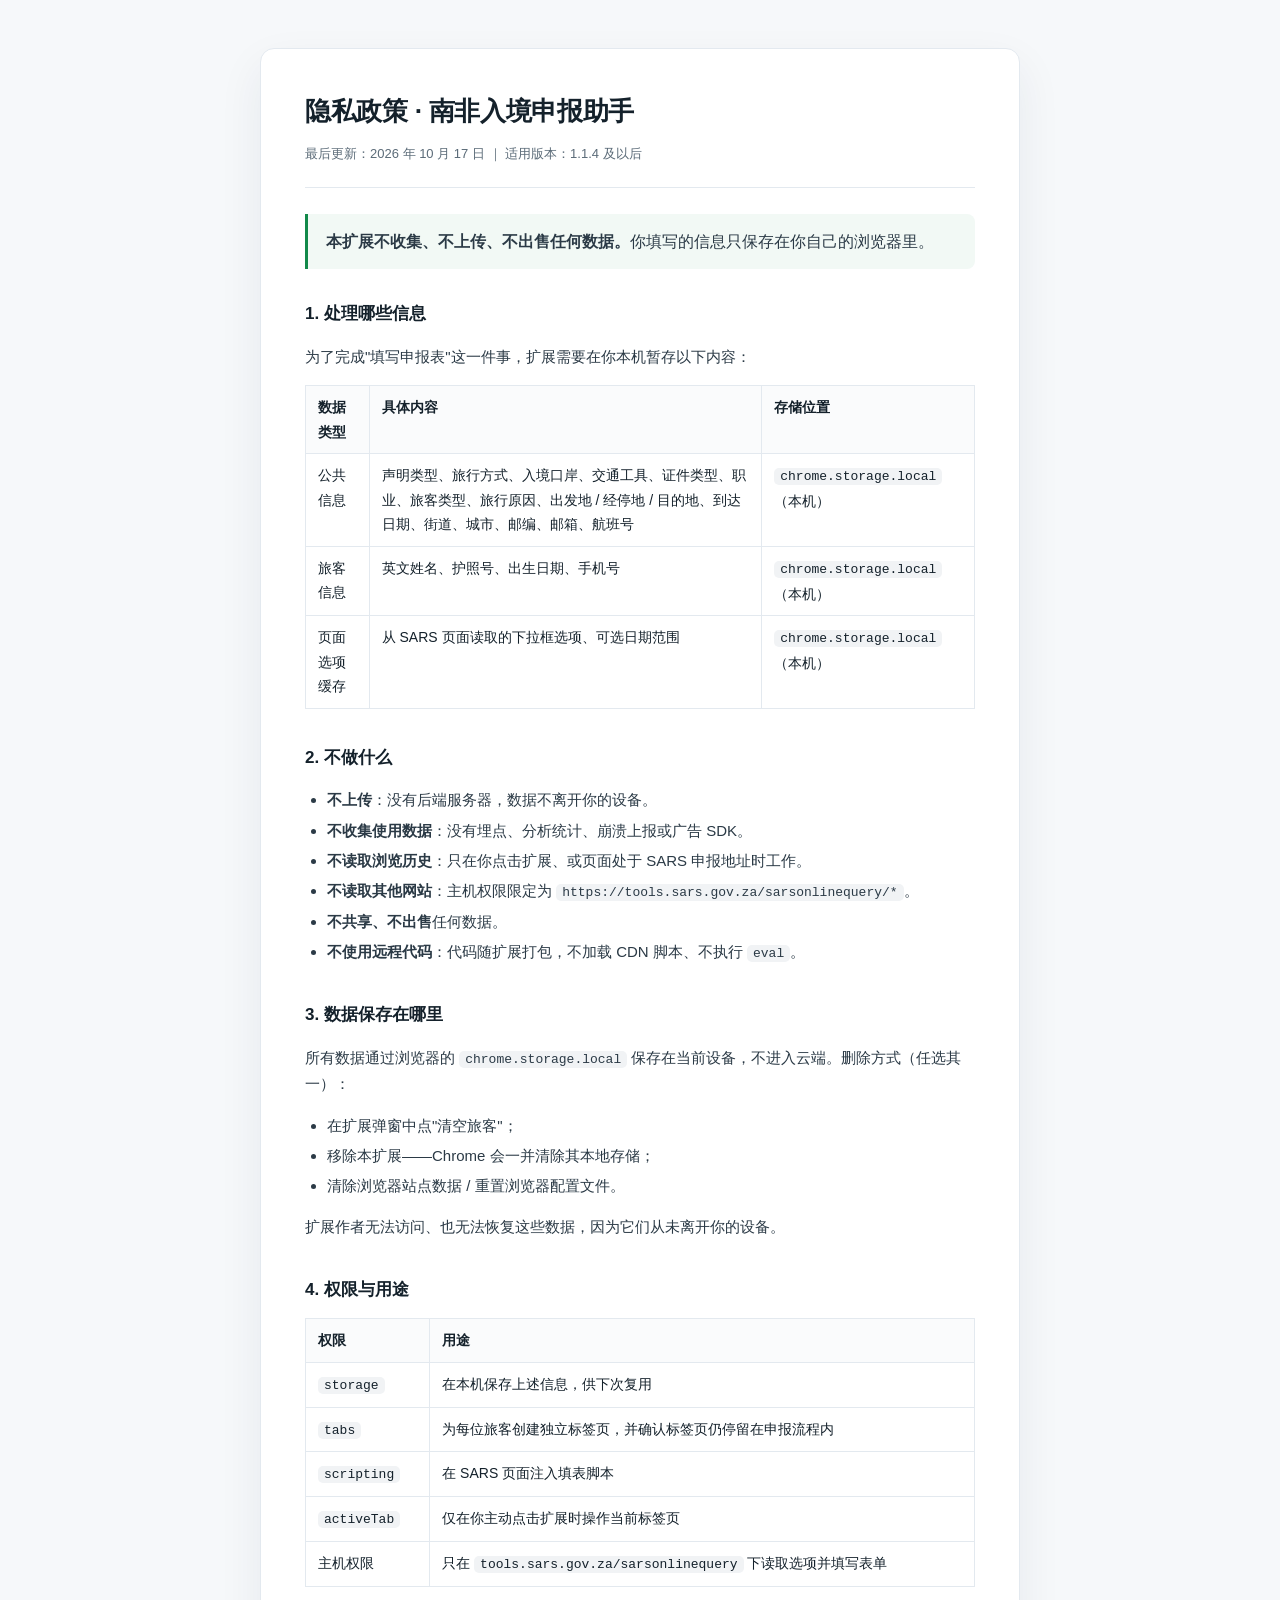
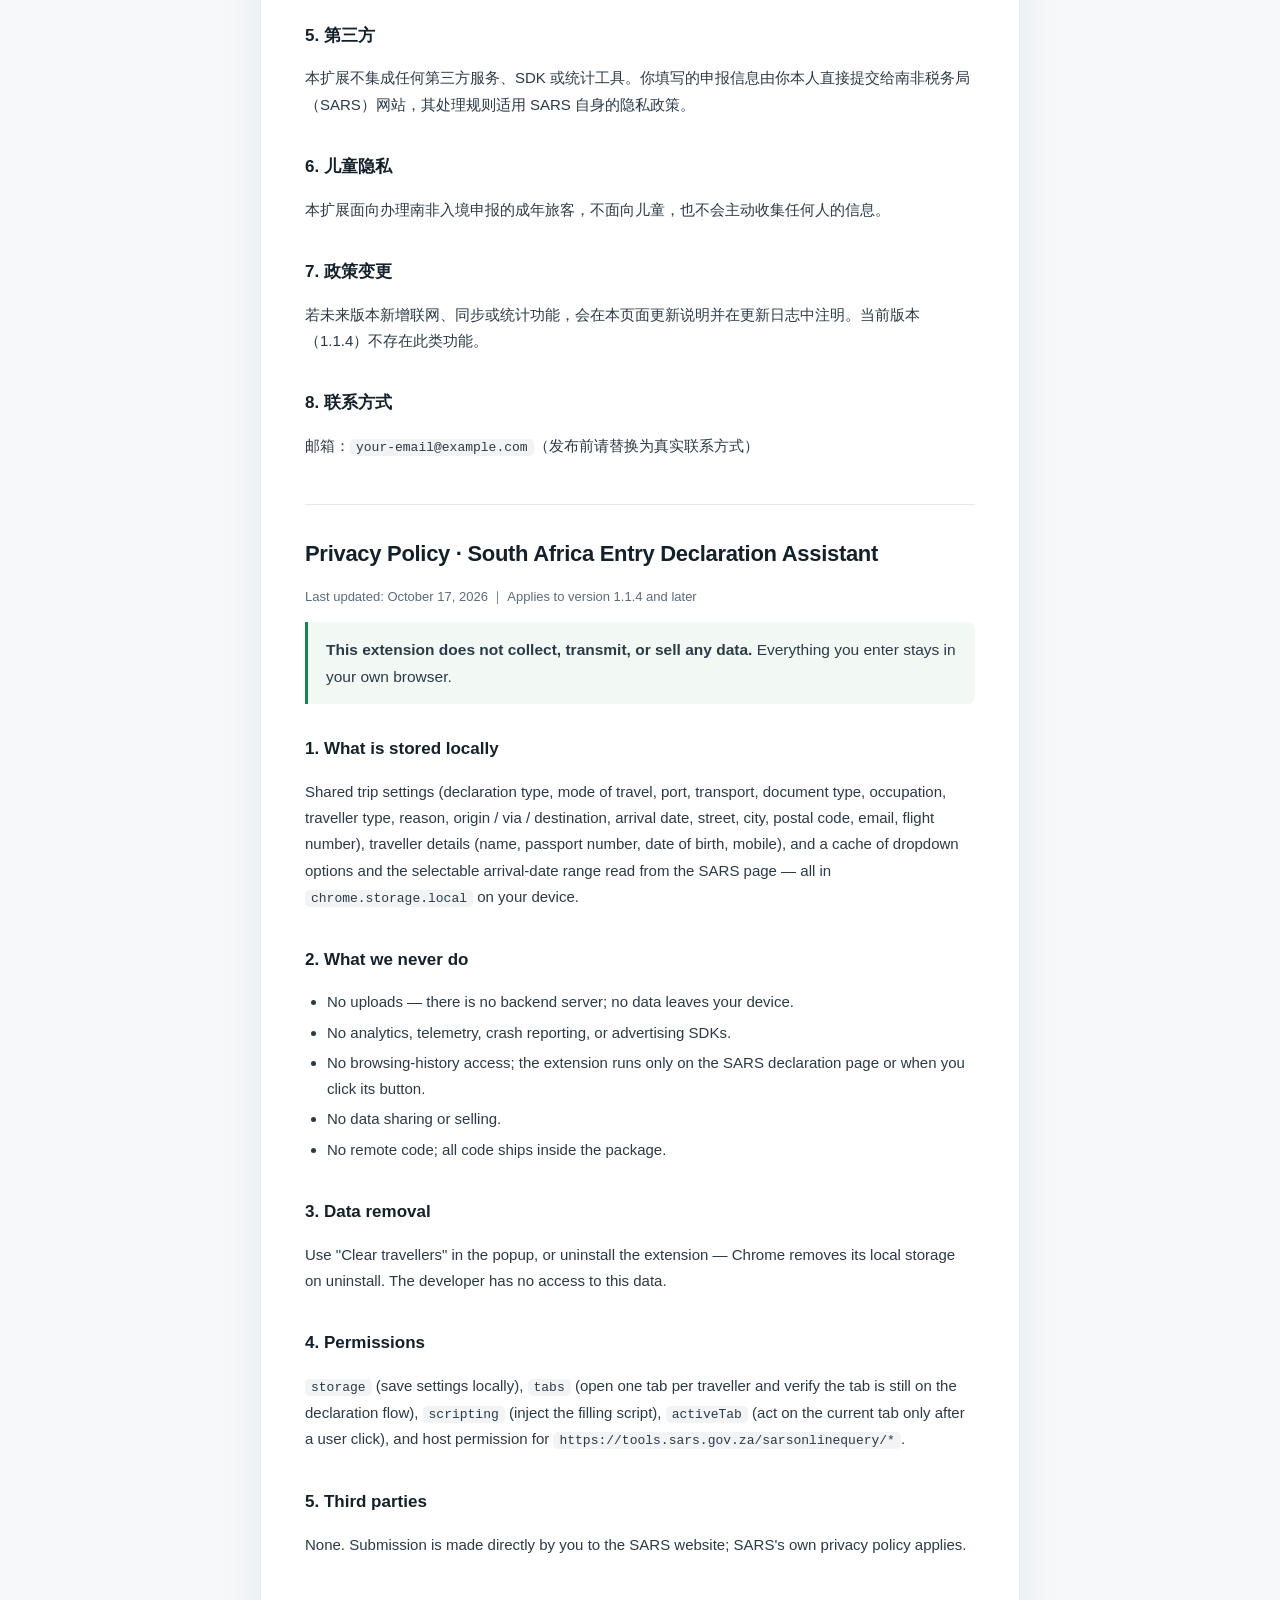
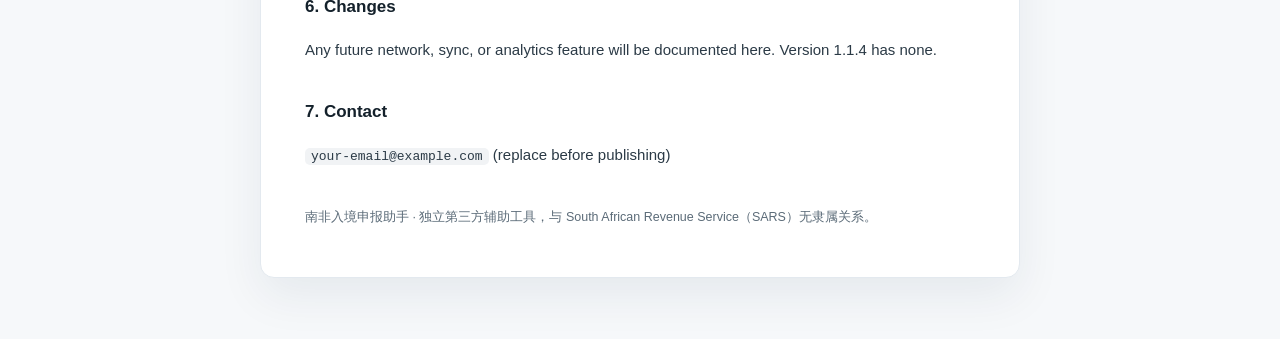
==== docs/privacy-policy.html @ 4a808404 "feat: 南非入境申报助手 1.1.4 初始提交 - Chrome 扩展源码（MV3）：三步表单自动填写、批量标签页录入 - 扩展图标 16/32/48/128 - 上架素材：商店文案、商店图标、宣" ====
<!doctype html>
<html lang="zh-CN">
<head>
<meta charset="UTF-8">
<meta name="viewport" content="width=device-width, initial-scale=1">
<title>隐私政策 · 南非入境申报助手</title>
<style>
  :root {
    --ink: #14212b;
    --muted: #5b6b78;
    --line: #e3e9ef;
    --brand: #12894a;
    --bg: #f6f8fa;
  }
  * { box-sizing: border-box; }
  body {
    margin: 0;
    padding: 48px 20px 72px;
    background: var(--bg);
    color: var(--ink);
    font: 15px/1.75 -apple-system, "Segoe UI", "Microsoft YaHei", Arial, sans-serif;
  }
  main {
    max-width: 760px;
    margin: 0 auto;
    padding: 40px 44px 48px;
    background: #fff;
    border: 1px solid var(--line);
    border-radius: 14px;
    box-shadow: 0 18px 46px rgba(15, 40, 70, 0.07);
  }
  header { border-bottom: 1px solid var(--line); padding-bottom: 22px; margin-bottom: 26px; }
  h1 { margin: 0 0 8px; font-size: 26px; letter-spacing: -0.3px; }
  .meta { color: var(--muted); font-size: 13px; }
  .lead {
    margin: 0 0 30px;
    padding: 14px 18px;
    border-left: 3px solid var(--brand);
    border-radius: 0 8px 8px 0;
    background: #f2f9f5;
    font-size: 15.5px;
  }
  h2 { margin: 34px 0 10px; font-size: 17px; }
  h2:first-of-type { margin-top: 0; }
  p, li { color: #2b3a46; }
  ul { padding-left: 22px; }
  li { margin: 4px 0; }
  table { width: 100%; border-collapse: collapse; margin: 14px 0 6px; font-size: 14px; }
  th, td { padding: 9px 12px; border: 1px solid var(--line); text-align: left; vertical-align: top; }
  th { background: #fafbfc; font-weight: 700; }
  code {
    padding: 1px 6px;
    border-radius: 5px;
    background: #f1f3f5;
    font-size: 13px;
  }
  .en { border-top: 1px solid var(--line); margin-top: 44px; padding-top: 30px; }
  footer { margin-top: 38px; color: var(--muted); font-size: 12.5px; }
  a { color: var(--brand); }
</style>
</head>
<body>
<main>
  <header>
    <h1>隐私政策 · 南非入境申报助手</h1>
    <div class="meta">最后更新：2026 年 10 月 17 日 ｜ 适用版本：1.1.4 及以后</div>
  </header>

  <p class="lead"><strong>本扩展不收集、不上传、不出售任何数据。</strong>你填写的信息只保存在你自己的浏览器里。</p>

  <h2>1. 处理哪些信息</h2>
  <p>为了完成"填写申报表"这一件事，扩展需要在你本机暂存以下内容：</p>
  <table>
    <tr><th>数据类型</th><th>具体内容</th><th>存储位置</th></tr>
    <tr>
      <td>公共信息</td>
      <td>声明类型、旅行方式、入境口岸、交通工具、证件类型、职业、旅客类型、旅行原因、出发地 / 经停地 / 目的地、到达日期、街道、城市、邮编、邮箱、航班号</td>
      <td><code>chrome.storage.local</code>（本机）</td>
    </tr>
    <tr>
      <td>旅客信息</td>
      <td>英文姓名、护照号、出生日期、手机号</td>
      <td><code>chrome.storage.local</code>（本机）</td>
    </tr>
    <tr>
      <td>页面选项缓存</td>
      <td>从 SARS 页面读取的下拉框选项、可选日期范围</td>
      <td><code>chrome.storage.local</code>（本机）</td>
    </tr>
  </table>

  <h2>2. 不做什么</h2>
  <ul>
    <li><strong>不上传</strong>：没有后端服务器，数据不离开你的设备。</li>
    <li><strong>不收集使用数据</strong>：没有埋点、分析统计、崩溃上报或广告 SDK。</li>
    <li><strong>不读取浏览历史</strong>：只在你点击扩展、或页面处于 SARS 申报地址时工作。</li>
    <li><strong>不读取其他网站</strong>：主机权限限定为 <code>https://tools.sars.gov.za/sarsonlinequery/*</code>。</li>
    <li><strong>不共享、不出售</strong>任何数据。</li>
    <li><strong>不使用远程代码</strong>：代码随扩展打包，不加载 CDN 脚本、不执行 <code>eval</code>。</li>
  </ul>

  <h2>3. 数据保存在哪里</h2>
  <p>所有数据通过浏览器的 <code>chrome.storage.local</code> 保存在当前设备，不进入云端。删除方式（任选其一）：</p>
  <ul>
    <li>在扩展弹窗中点"清空旅客"；</li>
    <li>移除本扩展——Chrome 会一并清除其本地存储；</li>
    <li>清除浏览器站点数据 / 重置浏览器配置文件。</li>
  </ul>
  <p>扩展作者无法访问、也无法恢复这些数据，因为它们从未离开你的设备。</p>

  <h2>4. 权限与用途</h2>
  <table>
    <tr><th>权限</th><th>用途</th></tr>
    <tr><td><code>storage</code></td><td>在本机保存上述信息，供下次复用</td></tr>
    <tr><td><code>tabs</code></td><td>为每位旅客创建独立标签页，并确认标签页仍停留在申报流程内</td></tr>
    <tr><td><code>scripting</code></td><td>在 SARS 页面注入填表脚本</td></tr>
    <tr><td><code>activeTab</code></td><td>仅在你主动点击扩展时操作当前标签页</td></tr>
    <tr><td>主机权限</td><td>只在 <code>tools.sars.gov.za/sarsonlinequery</code> 下读取选项并填写表单</td></tr>
  </table>

  <h2>5. 第三方</h2>
  <p>本扩展不集成任何第三方服务、SDK 或统计工具。你填写的申报信息由你本人直接提交给南非税务局（SARS）网站，其处理规则适用 SARS 自身的隐私政策。</p>

  <h2>6. 儿童隐私</h2>
  <p>本扩展面向办理南非入境申报的成年旅客，不面向儿童，也不会主动收集任何人的信息。</p>

  <h2>7. 政策变更</h2>
  <p>若未来版本新增联网、同步或统计功能，会在本页面更新说明并在更新日志中注明。当前版本（1.1.4）不存在此类功能。</p>

  <h2>8. 联系方式</h2>
  <p>邮箱：<code>your-email@example.com</code>（发布前请替换为真实联系方式）</p>

  <section class="en">
    <h1 style="font-size:22px;">Privacy Policy · South Africa Entry Declaration Assistant</h1>
    <p class="meta">Last updated: October 17, 2026 ｜ Applies to version 1.1.4 and later</p>

    <p class="lead"><strong>This extension does not collect, transmit, or sell any data.</strong> Everything you enter stays in your own browser.</p>

    <h2>1. What is stored locally</h2>
    <p>Shared trip settings (declaration type, mode of travel, port, transport, document type, occupation, traveller type, reason, origin / via / destination, arrival date, street, city, postal code, email, flight number), traveller details (name, passport number, date of birth, mobile), and a cache of dropdown options and the selectable arrival-date range read from the SARS page — all in <code>chrome.storage.local</code> on your device.</p>

    <h2>2. What we never do</h2>
    <ul>
      <li>No uploads — there is no backend server; no data leaves your device.</li>
      <li>No analytics, telemetry, crash reporting, or advertising SDKs.</li>
      <li>No browsing-history access; the extension runs only on the SARS declaration page or when you click its button.</li>
      <li>No data sharing or selling.</li>
      <li>No remote code; all code ships inside the package.</li>
    </ul>

    <h2>3. Data removal</h2>
    <p>Use "Clear travellers" in the popup, or uninstall the extension — Chrome removes its local storage on uninstall. The developer has no access to this data.</p>

    <h2>4. Permissions</h2>
    <p><code>storage</code> (save settings locally), <code>tabs</code> (open one tab per traveller and verify the tab is still on the declaration flow), <code>scripting</code> (inject the filling script), <code>activeTab</code> (act on the current tab only after a user click), and host permission for <code>https://tools.sars.gov.za/sarsonlinequery/*</code>.</p>

    <h2>5. Third parties</h2>
    <p>None. Submission is made directly by you to the SARS website; SARS's own privacy policy applies.</p>

    <h2>6. Changes</h2>
    <p>Any future network, sync, or analytics feature will be documented here. Version 1.1.4 has none.</p>

    <h2>7. Contact</h2>
    <p><code>your-email@example.com</code> (replace before publishing)</p>
  </section>

  <footer>南非入境申报助手 · 独立第三方辅助工具，与 South African Revenue Service（SARS）无隶属关系。</footer>
</main>
</body>
</html>
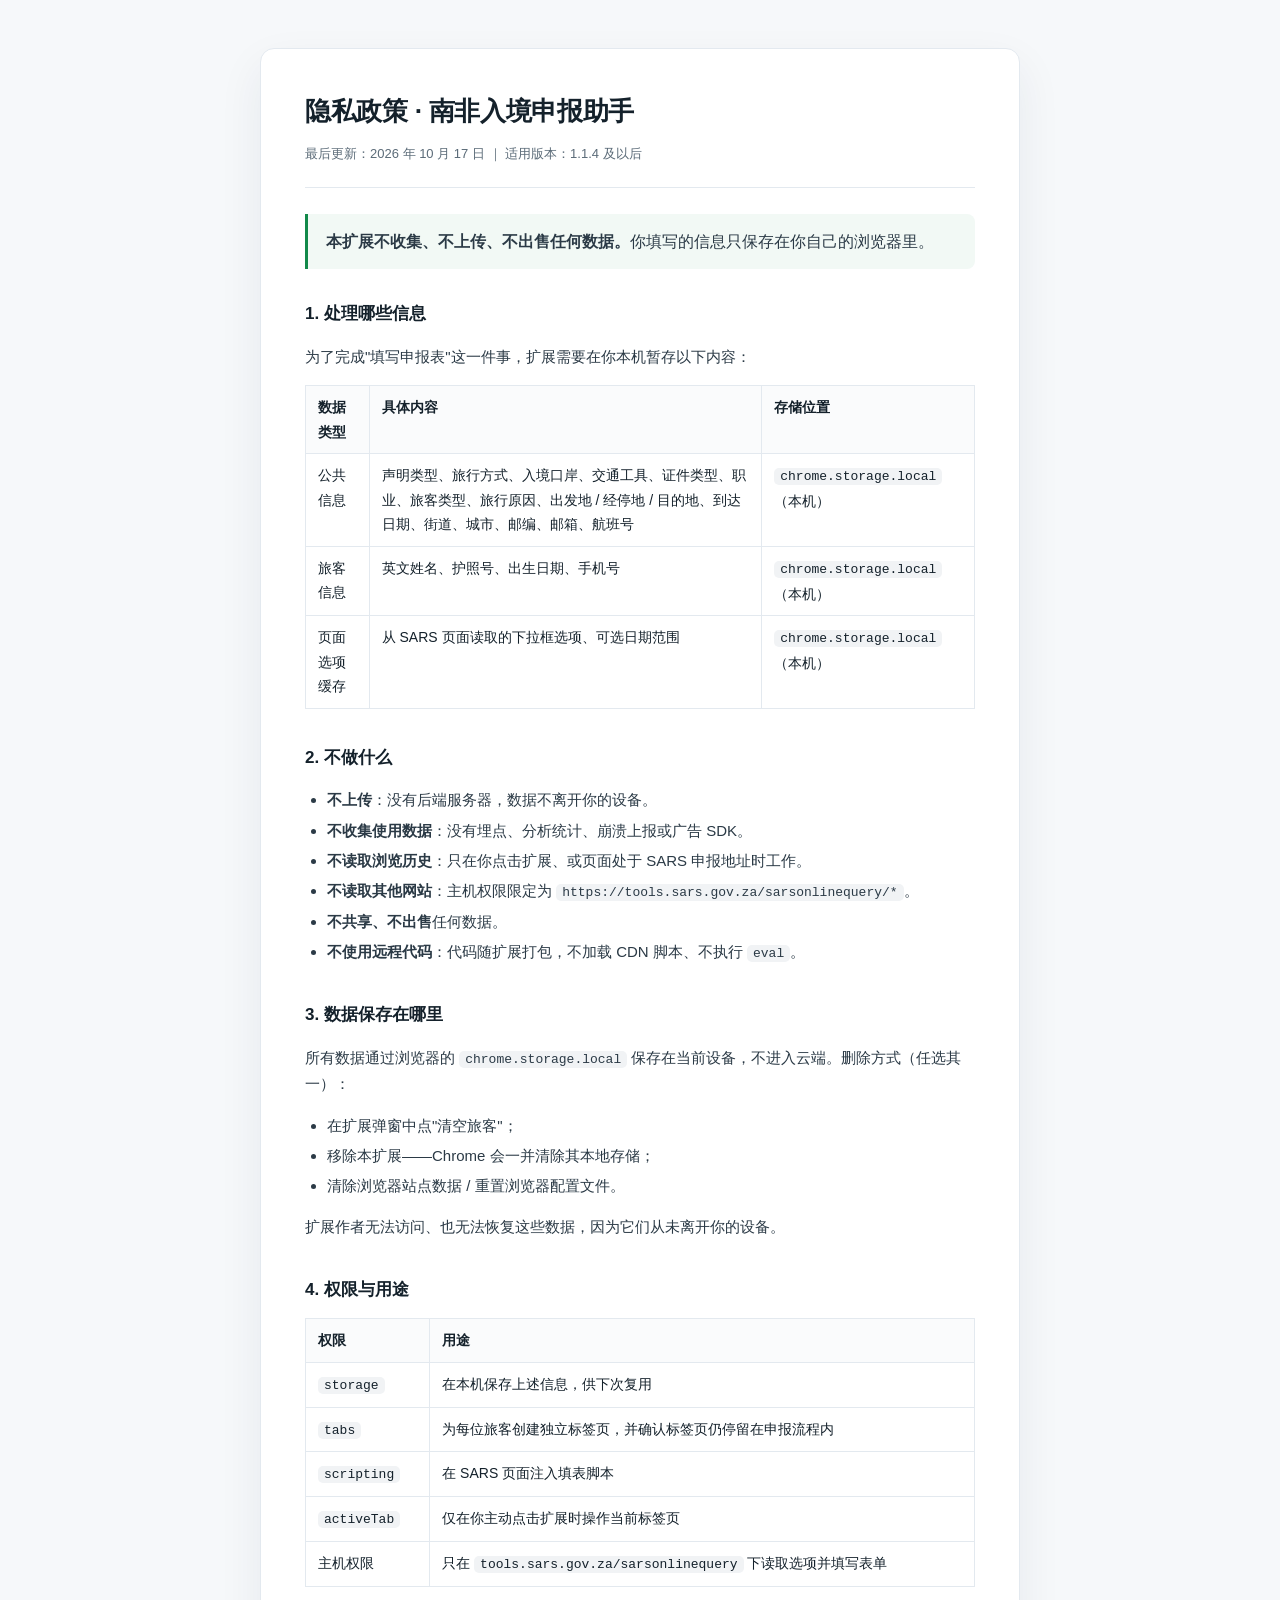
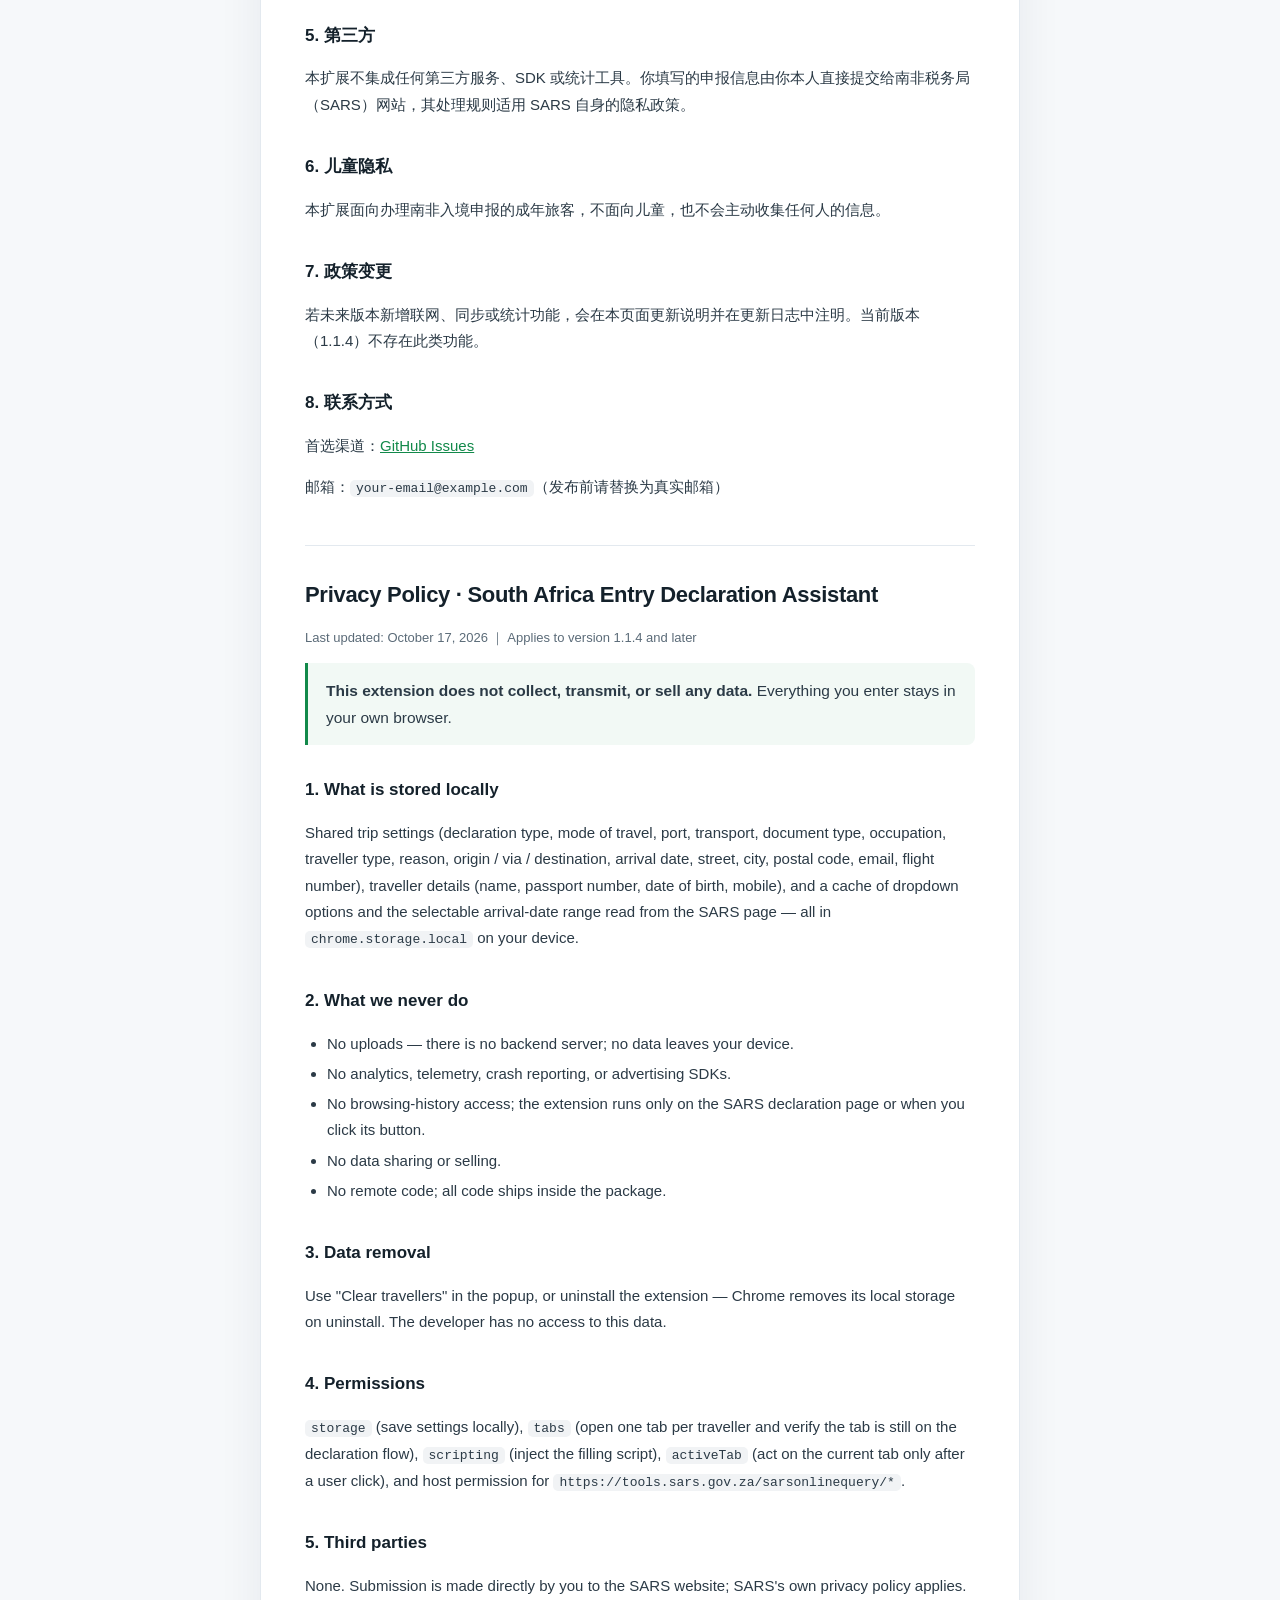
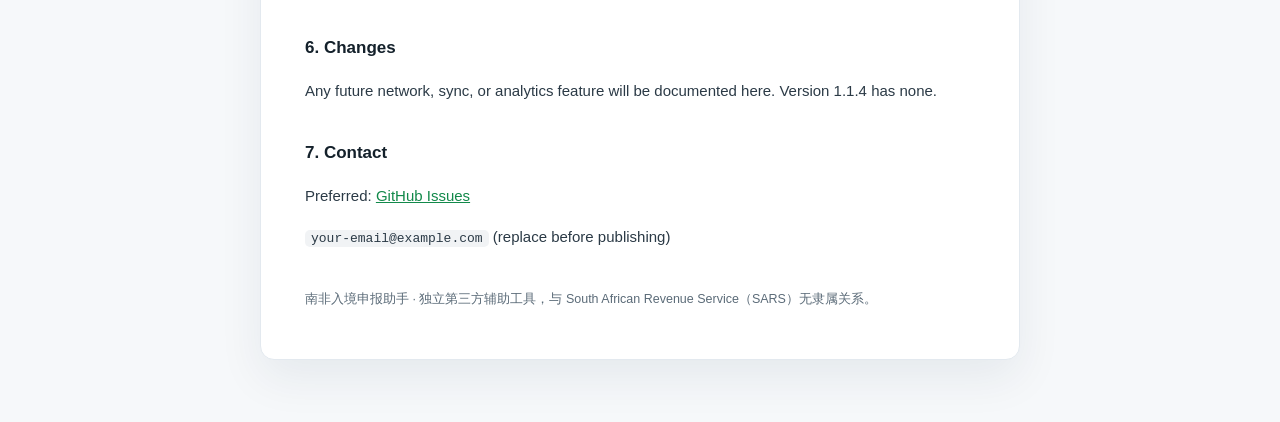
==== commit 9bb34e93: "docs: 补充 GitHub Pages 隐私政策地址与反馈渠道 - listing.md 回填隐私政策 URL 与仓库链接 - 隐私政策联系方式改为 GitHub Issues 为主渠道 - RE" ====
--- a/docs/privacy-policy.html
+++ b/docs/privacy-policy.html
@@ -128,7 +128,8 @@
   <p>若未来版本新增联网、同步或统计功能，会在本页面更新说明并在更新日志中注明。当前版本（1.1.4）不存在此类功能。</p>
 
   <h2>8. 联系方式</h2>
-  <p>邮箱：<code>your-email@example.com</code>（发布前请替换为真实联系方式）</p>
+  <p>首选渠道：<a href="https://github.com/hex314/SARS-Traveller-Assistant/issues">GitHub Issues</a></p>
+  <p>邮箱：<code>your-email@example.com</code>（发布前请替换为真实邮箱）</p>
 
   <section class="en">
     <h1 style="font-size:22px;">Privacy Policy · South Africa Entry Declaration Assistant</h1>
@@ -161,6 +162,7 @@
     <p>Any future network, sync, or analytics feature will be documented here. Version 1.1.4 has none.</p>
 
     <h2>7. Contact</h2>
+    <p>Preferred: <a href="https://github.com/hex314/SARS-Traveller-Assistant/issues">GitHub Issues</a></p>
     <p><code>your-email@example.com</code> (replace before publishing)</p>
   </section>
 
